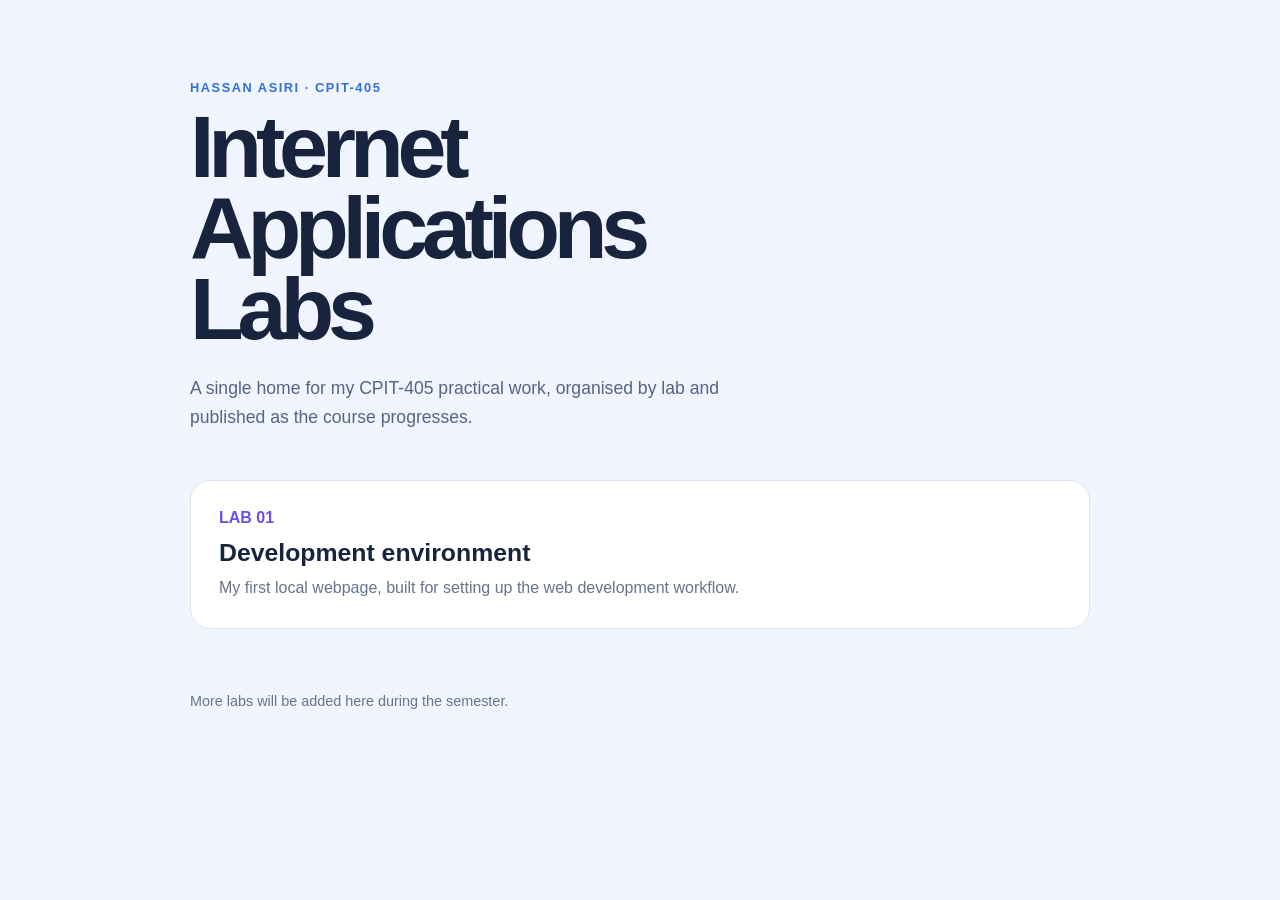
==== index.html @ 2c6633c7 "Restructure CPIT-405 repository for all labs" ====
<!doctype html>
<html lang="en">
  <head>
    <meta charset="UTF-8" />
    <meta name="viewport" content="width=device-width, initial-scale=1.0" />
    <title>CPIT-405 Labs | Hassan Asiri</title>
    <style>
      :root {
        color-scheme: light;
        font-family: Arial, Helvetica, sans-serif;
      }

      body {
        min-height: 100vh;
        margin: 0;
        background: #f0f5ff;
        color: #18233d;
      }

      main {
        width: min(90%, 900px);
        margin: 0 auto;
        padding: 5rem 0;
      }

      .eyebrow {
        margin: 0 0 0.75rem;
        color: #2f70dc;
        font-size: 0.8rem;
        font-weight: 800;
        letter-spacing: 0.12em;
        text-transform: uppercase;
      }

      h1 {
        max-width: 12ch;
        margin: 0;
        font-size: clamp(2.7rem, 8vw, 5.5rem);
        letter-spacing: -0.07em;
        line-height: 0.92;
      }

      .intro {
        max-width: 56ch;
        margin: 1.5rem 0 3rem;
        color: #556582;
        font-size: 1.1rem;
        line-height: 1.65;
      }

      .labs {
        display: grid;
        grid-template-columns: repeat(auto-fit, minmax(260px, 1fr));
        gap: 1rem;
      }

      .lab-card {
        display: block;
        padding: 1.75rem;
        border: 1px solid #dbe5f6;
        border-radius: 1.25rem;
        background: #ffffff;
        color: inherit;
        text-decoration: none;
        transition: transform 160ms ease, box-shadow 160ms ease;
      }

      .lab-card:hover,
      .lab-card:focus-visible {
        box-shadow: 0 16px 35px rgb(31 77 155 / 15%);
        transform: translateY(-4px);
      }

      .lab-number {
        color: #6d4ee8;
        font-weight: 800;
      }

      h2 {
        margin: 0.75rem 0 0.55rem;
        font-size: 1.55rem;
      }

      .lab-card p {
        margin: 0;
        color: #66748d;
        line-height: 1.55;
      }

      footer {
        margin-top: 4rem;
        color: #66748d;
        font-size: 0.9rem;
      }
    </style>
  </head>
  <body>
    <main>
      <p class="eyebrow">Hassan Asiri · CPIT-405</p>
      <h1>Internet Applications Labs</h1>
      <p class="intro">
        A single home for my CPIT-405 practical work, organised by lab and published as the course progresses.
      </p>

      <section class="labs" aria-label="Available labs">
        <a class="lab-card" href="Lab1/">
          <span class="lab-number">LAB 01</span>
          <h2>Development environment</h2>
          <p>My first local webpage, built for setting up the web development workflow.</p>
        </a>
      </section>

      <footer>More labs will be added here during the semester.</footer>
    </main>
  </body>
</html>
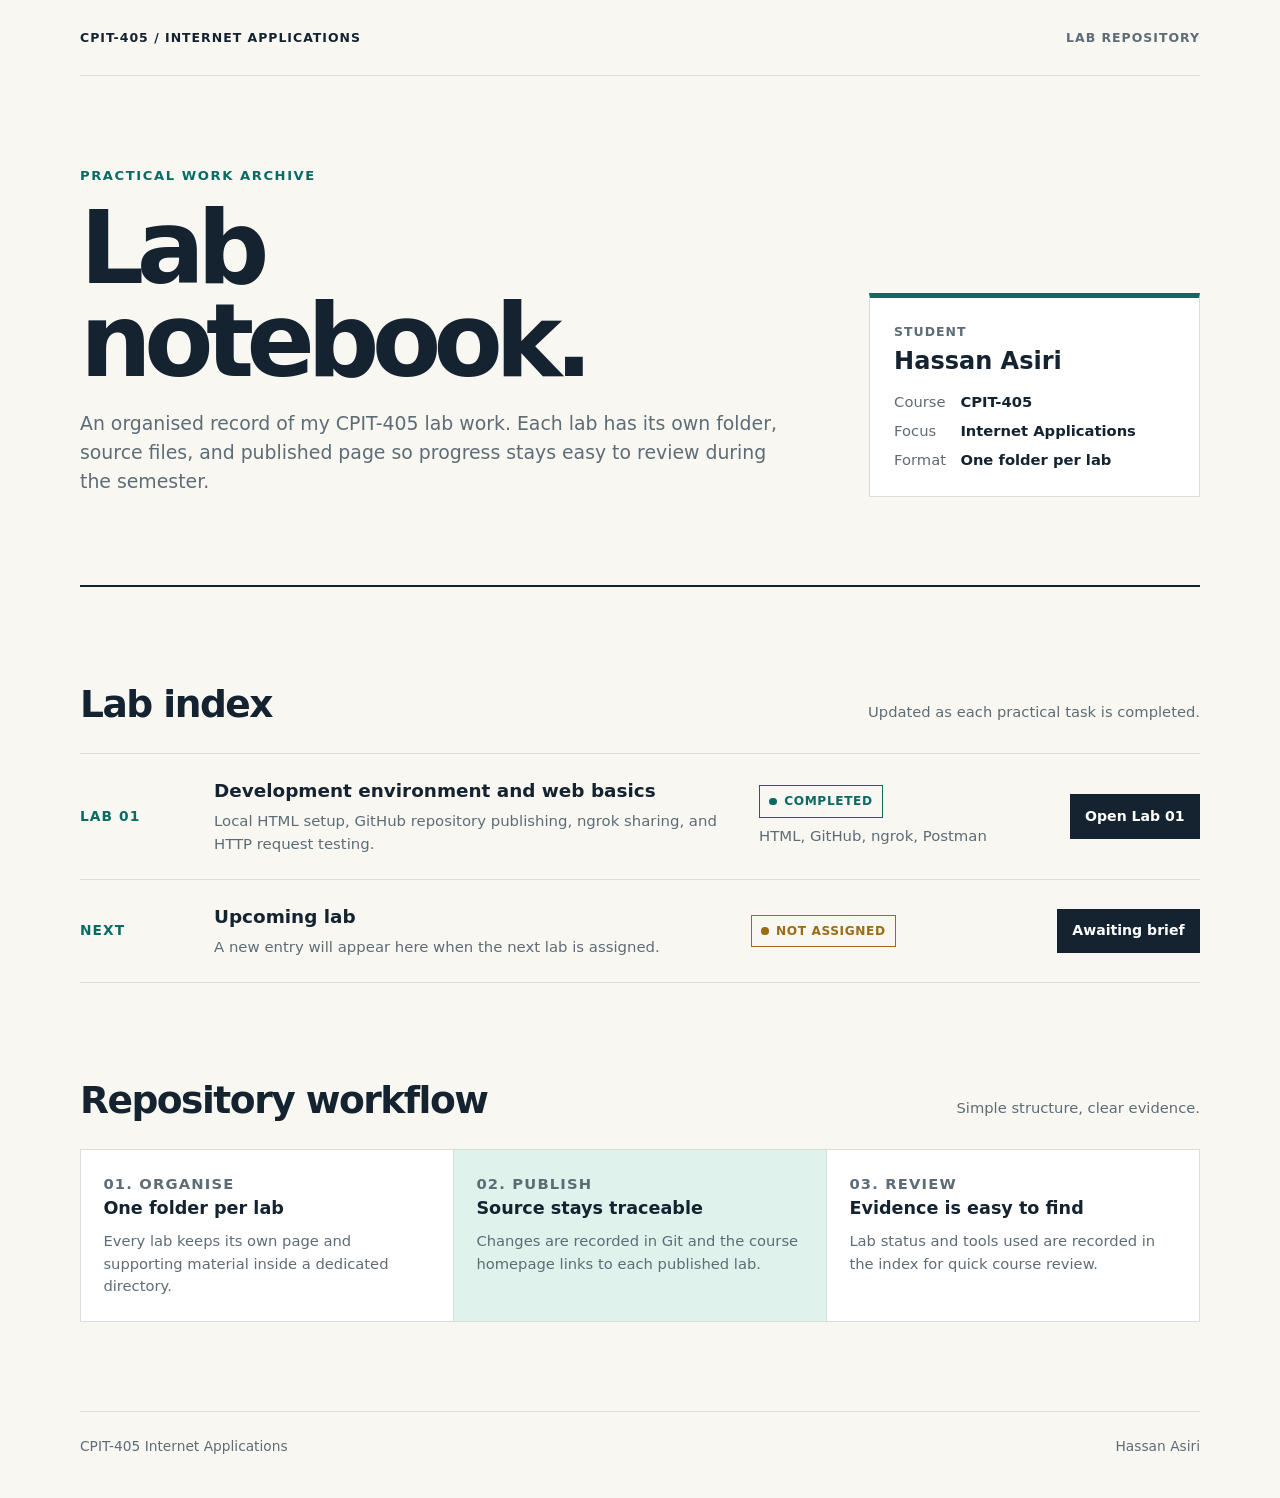
==== commit 0b036d5b: "Build CPIT-405 course homepage" ====
--- a/index.html
+++ b/index.html
@@ -3,114 +3,293 @@
   <head>
     <meta charset="UTF-8" />
     <meta name="viewport" content="width=device-width, initial-scale=1.0" />
-    <title>CPIT-405 Labs | Hassan Asiri</title>
+    <meta name="description" content="CPIT-405 Internet Applications lab repository for Hassan Asiri." />
+    <title>CPIT-405 Lab Notebook | Hassan Asiri</title>
     <style>
       :root {
         color-scheme: light;
-        font-family: Arial, Helvetica, sans-serif;
-      }
-
-      body {
-        min-height: 100vh;
+        font-family: Inter, ui-sans-serif, system-ui, -apple-system, BlinkMacSystemFont, "Segoe UI", sans-serif;
+        --ink: #152331;
+        --muted: #5e6c75;
+        --paper: #f8f7f2;
+        --surface: #ffffff;
+        --line: #d8dedc;
+        --accent: #0a6b63;
+        --accent-soft: #dff2ec;
+        --pending: #9b6d13;
+      }
+
+      * { box-sizing: border-box; }
+      html { scroll-behavior: smooth; }
+      body { min-width: 320px; margin: 0; background: var(--paper); color: var(--ink); line-height: 1.55; }
+      a { color: inherit; }
+
+      .skip-link {
+        position: fixed;
+        top: 0.75rem;
+        left: 0.75rem;
+        z-index: 2;
+        padding: 0.7rem 0.9rem;
+        background: var(--ink);
+        color: #ffffff;
+        text-decoration: none;
+        transform: translateY(-150%);
+      }
+
+      .skip-link:focus { transform: translateY(0); }
+
+      .site-header, main, footer {
+        width: min(1120px, calc(100% - 2.5rem));
+        margin-inline: auto;
+      }
+
+      .site-header {
+        display: flex;
+        align-items: center;
+        justify-content: space-between;
+        gap: 1rem;
+        min-height: 4.75rem;
+        border-bottom: 1px solid var(--line);
+      }
+
+      .course-code, .term {
         margin: 0;
-        background: #f0f5ff;
-        color: #18233d;
-      }
-
-      main {
-        width: min(90%, 900px);
-        margin: 0 auto;
-        padding: 5rem 0;
-      }
-
-      .eyebrow {
-        margin: 0 0 0.75rem;
-        color: #2f70dc;
-        font-size: 0.8rem;
+        font-size: 0.78rem;
+        font-weight: 750;
+        letter-spacing: 0.08em;
+        text-transform: uppercase;
+      }
+
+      .term { color: var(--muted); font-weight: 650; }
+      main { padding-block: clamp(3.5rem, 7vw, 6.5rem); }
+
+      .hero {
+        display: grid;
+        grid-template-columns: minmax(0, 1.55fr) minmax(220px, 0.72fr);
+        gap: clamp(2rem, 6vw, 6rem);
+        align-items: end;
+        padding-bottom: clamp(3rem, 7vw, 5.5rem);
+        border-bottom: 2px solid var(--ink);
+      }
+
+      .kicker {
+        margin: 0 0 1rem;
+        color: var(--accent);
+        font-size: 0.82rem;
         font-weight: 800;
         letter-spacing: 0.12em;
         text-transform: uppercase;
       }
 
+      h1, h2, h3, p { margin-top: 0; }
+
       h1 {
         max-width: 12ch;
-        margin: 0;
-        font-size: clamp(2.7rem, 8vw, 5.5rem);
-        letter-spacing: -0.07em;
+        margin-bottom: 1.35rem;
+        font-size: clamp(3.1rem, 8vw, 6.3rem);
+        letter-spacing: -0.075em;
         line-height: 0.92;
       }
 
       .intro {
-        max-width: 56ch;
-        margin: 1.5rem 0 3rem;
-        color: #556582;
-        font-size: 1.1rem;
-        line-height: 1.65;
-      }
-
-      .labs {
+        max-width: 62ch;
+        margin-bottom: 0;
+        color: var(--muted);
+        font-size: clamp(1rem, 1.7vw, 1.18rem);
+      }
+
+      .profile {
+        padding: 1.5rem;
+        border: 1px solid var(--line);
+        border-top: 5px solid var(--accent);
+        background: var(--surface);
+      }
+
+      .profile-label, .detail-label {
+        margin-bottom: 0.45rem;
+        color: var(--muted);
+        font-size: 0.78rem;
+        font-weight: 750;
+        letter-spacing: 0.08em;
+        text-transform: uppercase;
+      }
+
+      .profile-name { margin-bottom: 1rem; font-size: 1.5rem; font-weight: 780; line-height: 1.1; }
+      .profile dl { display: grid; grid-template-columns: auto 1fr; gap: 0.4rem 0.9rem; margin: 0; font-size: 0.92rem; }
+      .profile dt { color: var(--muted); }
+      .profile dd { margin: 0; font-weight: 650; }
+
+      .section-heading {
+        display: flex;
+        align-items: baseline;
+        justify-content: space-between;
+        gap: 1rem;
+        margin-top: clamp(3rem, 7vw, 5.5rem);
+        margin-bottom: 1.25rem;
+      }
+
+      h2 { margin-bottom: 0; font-size: clamp(1.6rem, 3vw, 2.35rem); letter-spacing: -0.04em; }
+      .section-note { margin-bottom: 0; color: var(--muted); font-size: 0.92rem; }
+      .lab-list { border-top: 1px solid var(--line); }
+
+      .lab-row {
         display: grid;
-        grid-template-columns: repeat(auto-fit, minmax(260px, 1fr));
-        gap: 1rem;
-      }
-
-      .lab-card {
-        display: block;
-        padding: 1.75rem;
-        border: 1px solid #dbe5f6;
-        border-radius: 1.25rem;
-        background: #ffffff;
-        color: inherit;
+        grid-template-columns: 110px minmax(0, 1fr) minmax(150px, 0.55fr) auto;
+        gap: 1.5rem;
+        align-items: center;
+        padding: 1.45rem 0;
+        border-bottom: 1px solid var(--line);
+      }
+
+      .lab-index { margin-bottom: 0; color: var(--accent); font-size: 0.86rem; font-weight: 800; letter-spacing: 0.08em; }
+      h3 { margin-bottom: 0.25rem; font-size: 1.15rem; }
+      .lab-summary, .lab-meta { margin-bottom: 0; color: var(--muted); font-size: 0.93rem; }
+      .lab-meta { display: flex; flex-wrap: wrap; gap: 0.45rem; }
+
+      .status {
+        display: inline-flex;
+        align-items: center;
+        gap: 0.45rem;
+        width: fit-content;
+        padding: 0.36rem 0.58rem;
+        border: 1px solid currentColor;
+        color: var(--accent);
+        font-size: 0.76rem;
+        font-weight: 780;
+        letter-spacing: 0.05em;
+        text-transform: uppercase;
+      }
+
+      .status::before { width: 0.48rem; height: 0.48rem; border-radius: 50%; background: currentColor; content: ""; }
+      .status.pending { color: var(--pending); }
+
+      .open-lab {
+        display: inline-flex;
+        align-items: center;
+        justify-content: center;
+        min-height: 44px;
+        padding: 0.65rem 0.9rem;
+        border: 1px solid var(--ink);
+        background: var(--ink);
+        color: #ffffff;
+        font-size: 0.88rem;
+        font-weight: 720;
         text-decoration: none;
-        transition: transform 160ms ease, box-shadow 160ms ease;
-      }
-
-      .lab-card:hover,
-      .lab-card:focus-visible {
-        box-shadow: 0 16px 35px rgb(31 77 155 / 15%);
-        transform: translateY(-4px);
-      }
-
-      .lab-number {
-        color: #6d4ee8;
-        font-weight: 800;
-      }
-
-      h2 {
-        margin: 0.75rem 0 0.55rem;
-        font-size: 1.55rem;
-      }
-
-      .lab-card p {
-        margin: 0;
-        color: #66748d;
-        line-height: 1.55;
-      }
-
-      footer {
-        margin-top: 4rem;
-        color: #66748d;
-        font-size: 0.9rem;
+        transition: background 180ms ease, color 180ms ease;
+      }
+
+      .open-lab:hover, .open-lab:focus-visible { background: var(--accent); border-color: var(--accent); }
+      .open-lab:focus-visible, .lab-row a:focus-visible { outline: 3px solid #d08d1a; outline-offset: 3px; }
+
+      .detail-grid { display: grid; grid-template-columns: repeat(3, 1fr); border-top: 1px solid var(--line); border-left: 1px solid var(--line); }
+      .detail { min-height: 170px; padding: 1.4rem; border-right: 1px solid var(--line); border-bottom: 1px solid var(--line); background: var(--surface); }
+      .detail:nth-child(2) { background: var(--accent-soft); }
+      .detail-label { margin-bottom: 0.75rem; }
+      .detail strong { display: block; margin-bottom: 0.45rem; font-size: 1.1rem; }
+      .detail p { margin-bottom: 0; color: var(--muted); font-size: 0.92rem; }
+
+      footer { display: flex; justify-content: space-between; gap: 1rem; padding-block: 1.5rem 2.5rem; border-top: 1px solid var(--line); color: var(--muted); font-size: 0.86rem; }
+
+      @media (max-width: 760px) {
+        .site-header, footer { align-items: flex-start; flex-direction: column; justify-content: center; gap: 0.25rem; }
+        .hero, .detail-grid { grid-template-columns: 1fr; }
+        .lab-row { grid-template-columns: 1fr; gap: 0.7rem; }
+        .section-heading { align-items: flex-start; flex-direction: column; }
+      }
+
+      @media (prefers-reduced-motion: reduce) {
+        html { scroll-behavior: auto; }
+        * { transition-duration: 0.01ms !important; }
       }
     </style>
   </head>
   <body>
-    <main>
-      <p class="eyebrow">Hassan Asiri · CPIT-405</p>
-      <h1>Internet Applications Labs</h1>
-      <p class="intro">
-        A single home for my CPIT-405 practical work, organised by lab and published as the course progresses.
-      </p>
-
-      <section class="labs" aria-label="Available labs">
-        <a class="lab-card" href="Lab1/">
-          <span class="lab-number">LAB 01</span>
-          <h2>Development environment</h2>
-          <p>My first local webpage, built for setting up the web development workflow.</p>
-        </a>
+    <a class="skip-link" href="#main-content">Skip to content</a>
+    <header class="site-header">
+      <p class="course-code">CPIT-405 / Internet Applications</p>
+      <p class="term">Lab repository</p>
+    </header>
+
+    <main id="main-content">
+      <section class="hero" aria-labelledby="page-title">
+        <div>
+          <p class="kicker">Practical work archive</p>
+          <h1 id="page-title">Lab notebook.</h1>
+          <p class="intro">An organised record of my CPIT-405 lab work. Each lab has its own folder, source files, and published page so progress stays easy to review during the semester.</p>
+        </div>
+
+        <aside class="profile" aria-label="Repository details">
+          <p class="profile-label">Student</p>
+          <p class="profile-name">Hassan Asiri</p>
+          <dl>
+            <dt>Course</dt><dd>CPIT-405</dd>
+            <dt>Focus</dt><dd>Internet Applications</dd>
+            <dt>Format</dt><dd>One folder per lab</dd>
+          </dl>
+        </aside>
       </section>
 
-      <footer>More labs will be added here during the semester.</footer>
+      <section aria-labelledby="labs-title">
+        <div class="section-heading">
+          <h2 id="labs-title">Lab index</h2>
+          <p class="section-note">Updated as each practical task is completed.</p>
+        </div>
+
+        <div class="lab-list">
+          <article class="lab-row">
+            <p class="lab-index">LAB 01</p>
+            <div>
+              <h3>Development environment and web basics</h3>
+              <p class="lab-summary">Local HTML setup, GitHub repository publishing, ngrok sharing, and HTTP request testing.</p>
+            </div>
+            <div class="lab-meta" aria-label="Lab 1 completion details">
+              <span class="status">Completed</span>
+              <span>HTML, GitHub, ngrok, Postman</span>
+            </div>
+            <a class="open-lab" href="Lab1/">Open Lab 01</a>
+          </article>
+
+          <article class="lab-row">
+            <p class="lab-index">NEXT</p>
+            <div>
+              <h3>Upcoming lab</h3>
+              <p class="lab-summary">A new entry will appear here when the next lab is assigned.</p>
+            </div>
+            <div class="lab-meta"><span class="status pending">Not assigned</span></div>
+            <span class="open-lab" aria-disabled="true">Awaiting brief</span>
+          </article>
+        </div>
+      </section>
+
+      <section aria-labelledby="workflow-title">
+        <div class="section-heading">
+          <h2 id="workflow-title">Repository workflow</h2>
+          <p class="section-note">Simple structure, clear evidence.</p>
+        </div>
+
+        <div class="detail-grid">
+          <article class="detail">
+            <p class="detail-label">01. Organise</p>
+            <strong>One folder per lab</strong>
+            <p>Every lab keeps its own page and supporting material inside a dedicated directory.</p>
+          </article>
+          <article class="detail">
+            <p class="detail-label">02. Publish</p>
+            <strong>Source stays traceable</strong>
+            <p>Changes are recorded in Git and the course homepage links to each published lab.</p>
+          </article>
+          <article class="detail">
+            <p class="detail-label">03. Review</p>
+            <strong>Evidence is easy to find</strong>
+            <p>Lab status and tools used are recorded in the index for quick course review.</p>
+          </article>
+        </div>
+      </section>
     </main>
+
+    <footer>
+      <span>CPIT-405 Internet Applications</span>
+      <span>Hassan Asiri</span>
+    </footer>
   </body>
 </html>
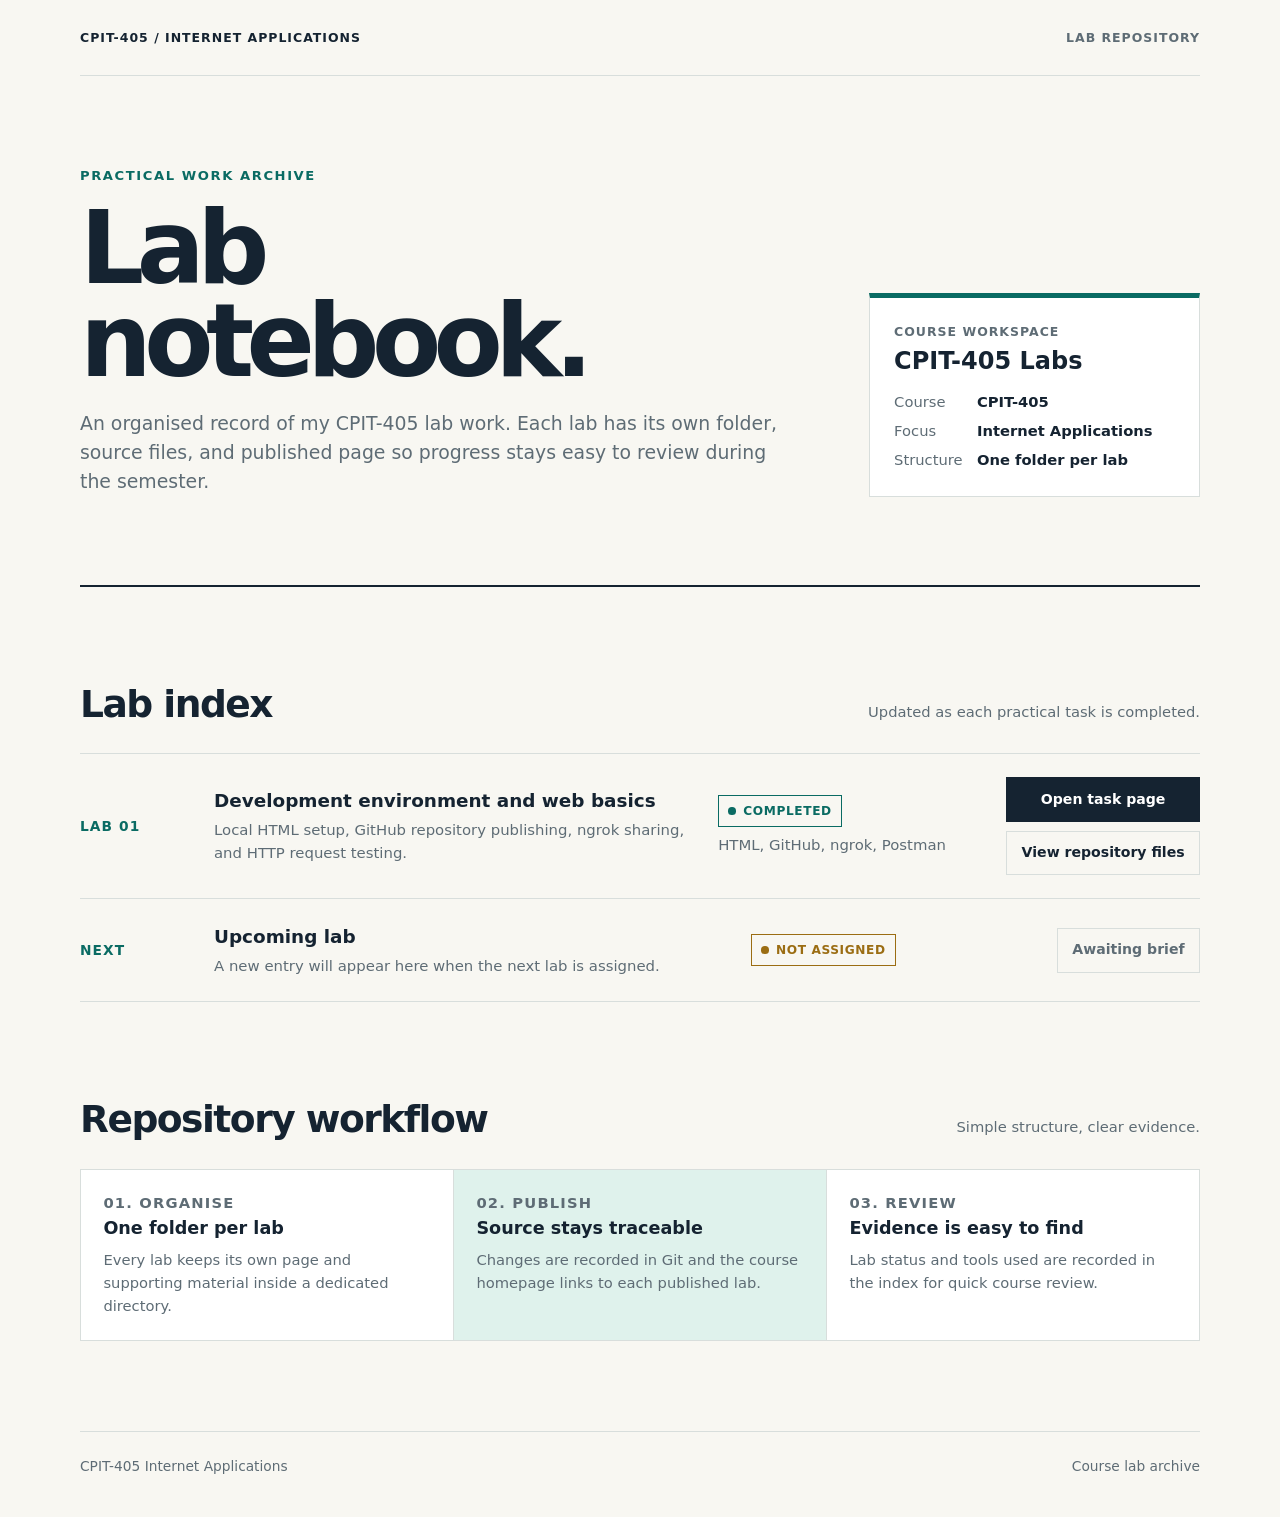
==== commit dd8e351d: "Simplify course pages and task navigation" ====
--- a/index.html
+++ b/index.html
@@ -3,7 +3,7 @@
   <head>
     <meta charset="UTF-8" />
     <meta name="viewport" content="width=device-width, initial-scale=1.0" />
-    <meta name="description" content="CPIT-405 Internet Applications lab repository for Hassan Asiri." />
+    <meta name="description" content="CPIT-405 Internet Applications lab repository." />
     <title>CPIT-405 Lab Notebook | Hassan Asiri</title>
     <style>
       :root {
@@ -20,9 +20,10 @@
       }
 
       * { box-sizing: border-box; }
-      html { scroll-behavior: smooth; }
-      body { min-width: 320px; margin: 0; background: var(--paper); color: var(--ink); line-height: 1.55; }
+      html { scroll-behavior: smooth; -webkit-text-size-adjust: 100%; }
+      body { min-width: 0; margin: 0; background: var(--paper); color: var(--ink); line-height: 1.55; }
       a { color: inherit; }
+      p, h1, h2, h3, dd, .open-lab { overflow-wrap: anywhere; }
 
       .skip-link {
         position: fixed;
@@ -39,7 +40,7 @@
       .skip-link:focus { transform: translateY(0); }
 
       .site-header, main, footer {
-        width: min(1120px, calc(100% - 2.5rem));
+        width: min(1120px, calc(100% - clamp(2rem, 6vw, 4rem)));
         margin-inline: auto;
       }
 
@@ -175,11 +176,44 @@
         font-size: 0.88rem;
         font-weight: 720;
         text-decoration: none;
+        cursor: pointer;
+        touch-action: manipulation;
         transition: background 180ms ease, color 180ms ease;
       }
 
       .open-lab:hover, .open-lab:focus-visible { background: var(--accent); border-color: var(--accent); }
       .open-lab:focus-visible, .lab-row a:focus-visible { outline: 3px solid #d08d1a; outline-offset: 3px; }
+
+      .lab-actions {
+        display: flex;
+        flex-direction: column;
+        gap: 0.55rem;
+        align-items: stretch;
+      }
+
+      .source-link {
+        display: inline-flex;
+        align-items: center;
+        justify-content: center;
+        min-height: 44px;
+        padding: 0.65rem 0.9rem;
+        border: 1px solid var(--line);
+        background: transparent;
+        color: var(--ink);
+        font-size: 0.88rem;
+        font-weight: 720;
+        text-align: center;
+        text-decoration: none;
+        transition: border-color 180ms ease, background 180ms ease;
+      }
+
+      .source-link:hover, .source-link:focus-visible {
+        border-color: var(--accent);
+        background: var(--accent-soft);
+      }
+
+      .source-link:focus-visible { outline: 3px solid #d08d1a; outline-offset: 3px; }
+      .open-lab[aria-disabled="true"] { border-color: var(--line); background: transparent; color: var(--muted); cursor: default; }
 
       .detail-grid { display: grid; grid-template-columns: repeat(3, 1fr); border-top: 1px solid var(--line); border-left: 1px solid var(--line); }
       .detail { min-height: 170px; padding: 1.4rem; border-right: 1px solid var(--line); border-bottom: 1px solid var(--line); background: var(--surface); }
@@ -190,11 +224,40 @@
 
       footer { display: flex; justify-content: space-between; gap: 1rem; padding-block: 1.5rem 2.5rem; border-top: 1px solid var(--line); color: var(--muted); font-size: 0.86rem; }
 
+      @media (max-width: 960px) {
+        .lab-row {
+          grid-template-columns: 90px minmax(0, 1fr) auto;
+        }
+
+        .lab-meta {
+          grid-column: 2 / 3;
+        }
+
+        .detail-grid {
+          grid-template-columns: repeat(2, 1fr);
+        }
+
+        .detail:last-child {
+          grid-column: 1 / -1;
+          min-height: auto;
+        }
+      }
+
       @media (max-width: 760px) {
         .site-header, footer { align-items: flex-start; flex-direction: column; justify-content: center; gap: 0.25rem; }
         .hero, .detail-grid { grid-template-columns: 1fr; }
         .lab-row { grid-template-columns: 1fr; gap: 0.7rem; }
+        .lab-meta, .detail:last-child { grid-column: auto; }
         .section-heading { align-items: flex-start; flex-direction: column; }
+      }
+
+      @media (max-width: 480px) {
+        .site-header { min-height: 4.25rem; }
+        .course-code, .term { font-size: 0.72rem; }
+        main { padding-block: 2.75rem 3.5rem; }
+        h1 { font-size: clamp(2.8rem, 16vw, 4rem); letter-spacing: -0.06em; }
+        .profile, .detail { padding: 1.15rem; }
+        .lab-actions, .open-lab, .source-link { width: 100%; }
       }
 
       @media (prefers-reduced-motion: reduce) {
@@ -219,12 +282,12 @@
         </div>
 
         <aside class="profile" aria-label="Repository details">
-          <p class="profile-label">Student</p>
-          <p class="profile-name">Hassan Asiri</p>
+          <p class="profile-label">Course workspace</p>
+          <p class="profile-name">CPIT-405 Labs</p>
           <dl>
             <dt>Course</dt><dd>CPIT-405</dd>
             <dt>Focus</dt><dd>Internet Applications</dd>
-            <dt>Format</dt><dd>One folder per lab</dd>
+            <dt>Structure</dt><dd>One folder per lab</dd>
           </dl>
         </aside>
       </section>
@@ -246,7 +309,10 @@
               <span class="status">Completed</span>
               <span>HTML, GitHub, ngrok, Postman</span>
             </div>
-            <a class="open-lab" href="Lab1/">Open Lab 01</a>
+            <div class="lab-actions">
+              <a class="open-lab" href="Lab1/">Open task page</a>
+              <a class="source-link" href="https://github.com/HsnAQA/cpit-405-lab-1/tree/main/Lab1">View repository files</a>
+            </div>
           </article>
 
           <article class="lab-row">
@@ -289,7 +355,7 @@
 
     <footer>
       <span>CPIT-405 Internet Applications</span>
-      <span>Hassan Asiri</span>
+      <span>Course lab archive</span>
     </footer>
   </body>
 </html>
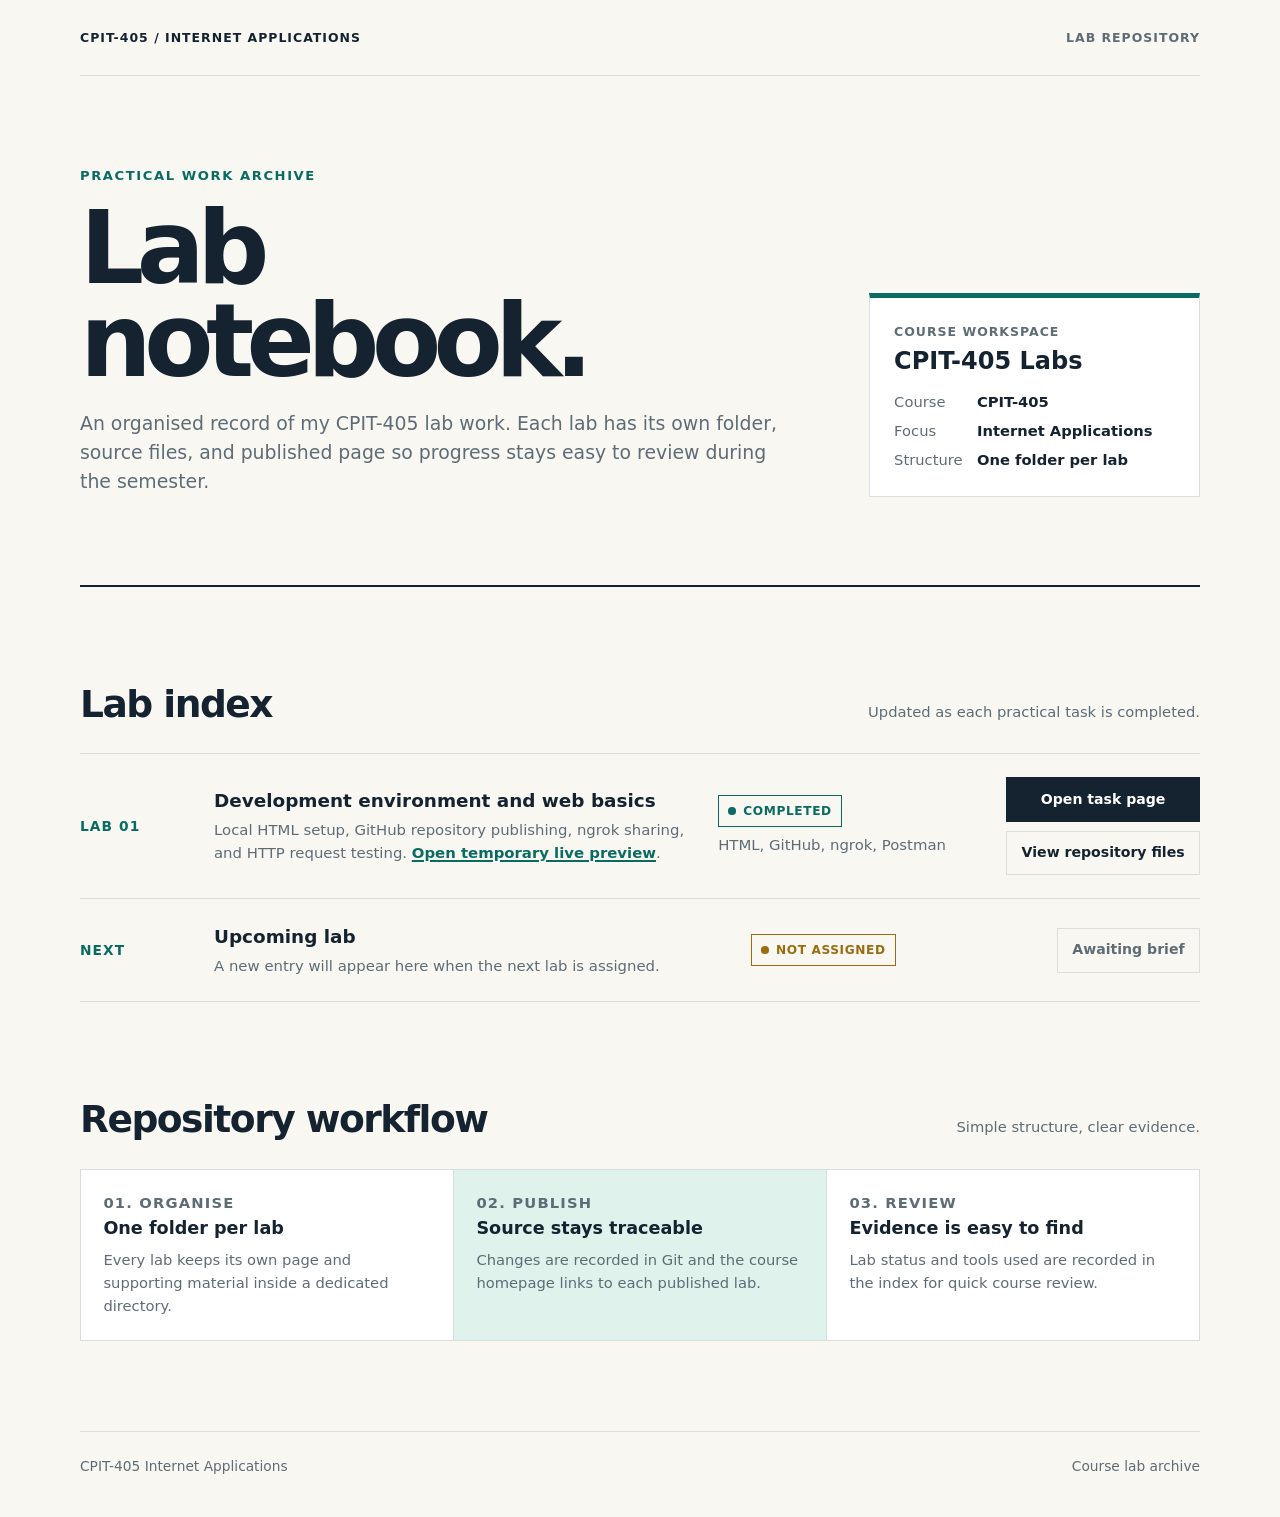
==== commit 0219c54e: "Document temporary Lab 1 preview" ====
--- a/index.html
+++ b/index.html
@@ -147,6 +147,15 @@
       .lab-summary, .lab-meta { margin-bottom: 0; color: var(--muted); font-size: 0.93rem; }
       .lab-meta { display: flex; flex-wrap: wrap; gap: 0.45rem; }
 
+      .inline-link {
+        color: var(--accent);
+        font-weight: 720;
+        text-decoration-thickness: 2px;
+        text-underline-offset: 0.16em;
+      }
+
+      .inline-link:focus-visible { outline: 3px solid #d08d1a; outline-offset: 2px; }
+
       .status {
         display: inline-flex;
         align-items: center;
@@ -303,7 +312,10 @@
             <p class="lab-index">LAB 01</p>
             <div>
               <h3>Development environment and web basics</h3>
-              <p class="lab-summary">Local HTML setup, GitHub repository publishing, ngrok sharing, and HTTP request testing.</p>
+              <p class="lab-summary">
+                Local HTML setup, GitHub repository publishing, ngrok sharing, and HTTP request testing.
+                <a class="inline-link" href="https://divorcee-upwind-splurge.ngrok-free.dev">Open temporary live preview</a>.
+              </p>
             </div>
             <div class="lab-meta" aria-label="Lab 1 completion details">
               <span class="status">Completed</span>
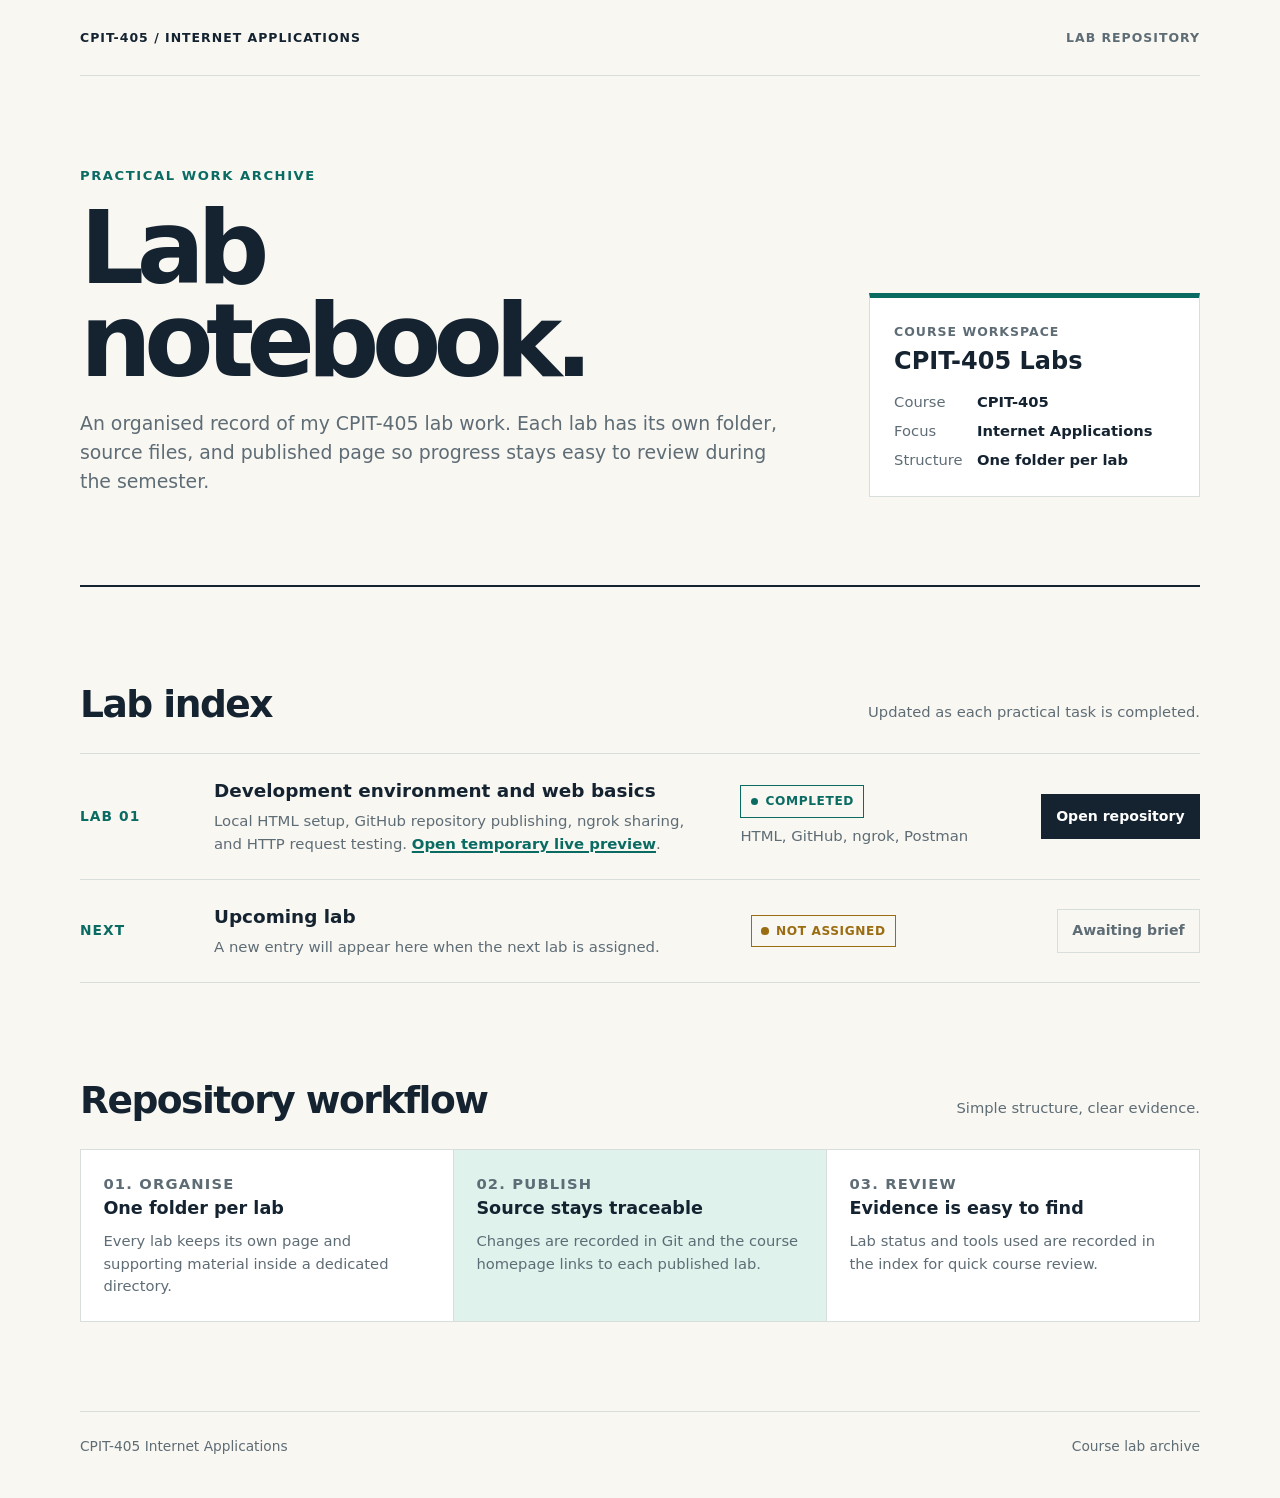
==== commit 07ae9bb5: "Link Lab 1 card to repository" ====
--- a/index.html
+++ b/index.html
@@ -193,35 +193,6 @@
       .open-lab:hover, .open-lab:focus-visible { background: var(--accent); border-color: var(--accent); }
       .open-lab:focus-visible, .lab-row a:focus-visible { outline: 3px solid #d08d1a; outline-offset: 3px; }
 
-      .lab-actions {
-        display: flex;
-        flex-direction: column;
-        gap: 0.55rem;
-        align-items: stretch;
-      }
-
-      .source-link {
-        display: inline-flex;
-        align-items: center;
-        justify-content: center;
-        min-height: 44px;
-        padding: 0.65rem 0.9rem;
-        border: 1px solid var(--line);
-        background: transparent;
-        color: var(--ink);
-        font-size: 0.88rem;
-        font-weight: 720;
-        text-align: center;
-        text-decoration: none;
-        transition: border-color 180ms ease, background 180ms ease;
-      }
-
-      .source-link:hover, .source-link:focus-visible {
-        border-color: var(--accent);
-        background: var(--accent-soft);
-      }
-
-      .source-link:focus-visible { outline: 3px solid #d08d1a; outline-offset: 3px; }
       .open-lab[aria-disabled="true"] { border-color: var(--line); background: transparent; color: var(--muted); cursor: default; }
 
       .detail-grid { display: grid; grid-template-columns: repeat(3, 1fr); border-top: 1px solid var(--line); border-left: 1px solid var(--line); }
@@ -266,7 +237,7 @@
         main { padding-block: 2.75rem 3.5rem; }
         h1 { font-size: clamp(2.8rem, 16vw, 4rem); letter-spacing: -0.06em; }
         .profile, .detail { padding: 1.15rem; }
-        .lab-actions, .open-lab, .source-link { width: 100%; }
+        .open-lab { width: 100%; }
       }
 
       @media (prefers-reduced-motion: reduce) {
@@ -321,10 +292,7 @@
               <span class="status">Completed</span>
               <span>HTML, GitHub, ngrok, Postman</span>
             </div>
-            <div class="lab-actions">
-              <a class="open-lab" href="Lab1/">Open task page</a>
-              <a class="source-link" href="https://github.com/HsnAQA/cpit-405-lab-1/tree/main/Lab1">View repository files</a>
-            </div>
+            <a class="open-lab" href="https://github.com/HsnAQA/cpit-405-lab-1">Open repository</a>
           </article>
 
           <article class="lab-row">
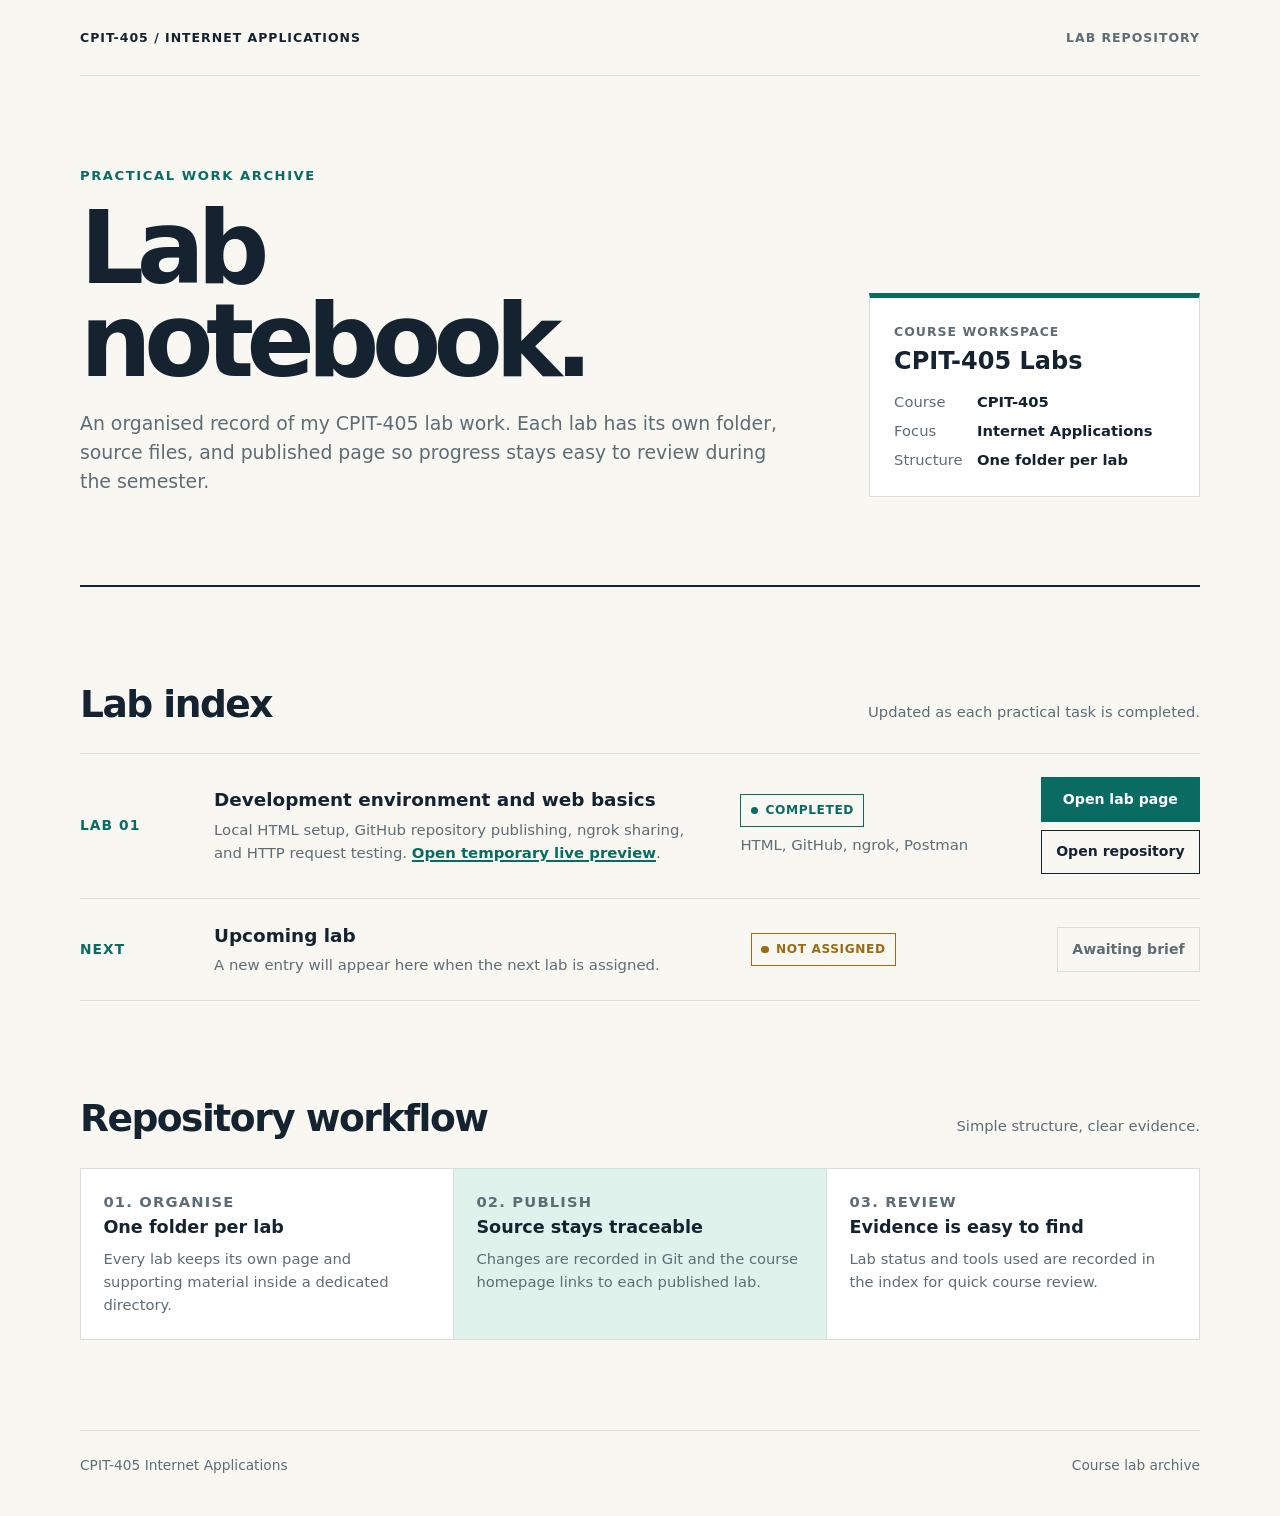
==== commit b1087b10: "Fix button hover contrast on course homepage" ====
--- a/index.html
+++ b/index.html
@@ -8,7 +8,14 @@
     <style>
       :root {
         color-scheme: light;
-        font-family: Inter, ui-sans-serif, system-ui, -apple-system, BlinkMacSystemFont, "Segoe UI", sans-serif;
+        font-family:
+          Inter,
+          ui-sans-serif,
+          system-ui,
+          -apple-system,
+          BlinkMacSystemFont,
+          'Segoe UI',
+          sans-serif;
         --ink: #152331;
         --muted: #5e6c75;
         --paper: #f8f7f2;
@@ -19,11 +26,31 @@
         --pending: #9b6d13;
       }
 
-      * { box-sizing: border-box; }
-      html { scroll-behavior: smooth; -webkit-text-size-adjust: 100%; }
-      body { min-width: 0; margin: 0; background: var(--paper); color: var(--ink); line-height: 1.55; }
-      a { color: inherit; }
-      p, h1, h2, h3, dd, .open-lab { overflow-wrap: anywhere; }
+      * {
+        box-sizing: border-box;
+      }
+      html {
+        scroll-behavior: smooth;
+        -webkit-text-size-adjust: 100%;
+      }
+      body {
+        min-width: 0;
+        margin: 0;
+        background: var(--paper);
+        color: var(--ink);
+        line-height: 1.55;
+      }
+      a {
+        color: inherit;
+      }
+      p,
+      h1,
+      h2,
+      h3,
+      dd,
+      .open-lab {
+        overflow-wrap: anywhere;
+      }
 
       .skip-link {
         position: fixed;
@@ -37,9 +64,13 @@
         transform: translateY(-150%);
       }
 
-      .skip-link:focus { transform: translateY(0); }
-
-      .site-header, main, footer {
+      .skip-link:focus {
+        transform: translateY(0);
+      }
+
+      .site-header,
+      main,
+      footer {
         width: min(1120px, calc(100% - clamp(2rem, 6vw, 4rem)));
         margin-inline: auto;
       }
@@ -53,7 +84,8 @@
         border-bottom: 1px solid var(--line);
       }
 
-      .course-code, .term {
+      .course-code,
+      .term {
         margin: 0;
         font-size: 0.78rem;
         font-weight: 750;
@@ -61,8 +93,13 @@
         text-transform: uppercase;
       }
 
-      .term { color: var(--muted); font-weight: 650; }
-      main { padding-block: clamp(3.5rem, 7vw, 6.5rem); }
+      .term {
+        color: var(--muted);
+        font-weight: 650;
+      }
+      main {
+        padding-block: clamp(3.5rem, 7vw, 6.5rem);
+      }
 
       .hero {
         display: grid;
@@ -82,7 +119,12 @@
         text-transform: uppercase;
       }
 
-      h1, h2, h3, p { margin-top: 0; }
+      h1,
+      h2,
+      h3,
+      p {
+        margin-top: 0;
+      }
 
       h1 {
         max-width: 12ch;
@@ -106,7 +148,8 @@
         background: var(--surface);
       }
 
-      .profile-label, .detail-label {
+      .profile-label,
+      .detail-label {
         margin-bottom: 0.45rem;
         color: var(--muted);
         font-size: 0.78rem;
@@ -115,10 +158,26 @@
         text-transform: uppercase;
       }
 
-      .profile-name { margin-bottom: 1rem; font-size: 1.5rem; font-weight: 780; line-height: 1.1; }
-      .profile dl { display: grid; grid-template-columns: auto 1fr; gap: 0.4rem 0.9rem; margin: 0; font-size: 0.92rem; }
-      .profile dt { color: var(--muted); }
-      .profile dd { margin: 0; font-weight: 650; }
+      .profile-name {
+        margin-bottom: 1rem;
+        font-size: 1.5rem;
+        font-weight: 780;
+        line-height: 1.1;
+      }
+      .profile dl {
+        display: grid;
+        grid-template-columns: auto 1fr;
+        gap: 0.4rem 0.9rem;
+        margin: 0;
+        font-size: 0.92rem;
+      }
+      .profile dt {
+        color: var(--muted);
+      }
+      .profile dd {
+        margin: 0;
+        font-weight: 650;
+      }
 
       .section-heading {
         display: flex;
@@ -129,9 +188,19 @@
         margin-bottom: 1.25rem;
       }
 
-      h2 { margin-bottom: 0; font-size: clamp(1.6rem, 3vw, 2.35rem); letter-spacing: -0.04em; }
-      .section-note { margin-bottom: 0; color: var(--muted); font-size: 0.92rem; }
-      .lab-list { border-top: 1px solid var(--line); }
+      h2 {
+        margin-bottom: 0;
+        font-size: clamp(1.6rem, 3vw, 2.35rem);
+        letter-spacing: -0.04em;
+      }
+      .section-note {
+        margin-bottom: 0;
+        color: var(--muted);
+        font-size: 0.92rem;
+      }
+      .lab-list {
+        border-top: 1px solid var(--line);
+      }
 
       .lab-row {
         display: grid;
@@ -142,10 +211,28 @@
         border-bottom: 1px solid var(--line);
       }
 
-      .lab-index { margin-bottom: 0; color: var(--accent); font-size: 0.86rem; font-weight: 800; letter-spacing: 0.08em; }
-      h3 { margin-bottom: 0.25rem; font-size: 1.15rem; }
-      .lab-summary, .lab-meta { margin-bottom: 0; color: var(--muted); font-size: 0.93rem; }
-      .lab-meta { display: flex; flex-wrap: wrap; gap: 0.45rem; }
+      .lab-index {
+        margin-bottom: 0;
+        color: var(--accent);
+        font-size: 0.86rem;
+        font-weight: 800;
+        letter-spacing: 0.08em;
+      }
+      h3 {
+        margin-bottom: 0.25rem;
+        font-size: 1.15rem;
+      }
+      .lab-summary,
+      .lab-meta {
+        margin-bottom: 0;
+        color: var(--muted);
+        font-size: 0.93rem;
+      }
+      .lab-meta {
+        display: flex;
+        flex-wrap: wrap;
+        gap: 0.45rem;
+      }
 
       .inline-link {
         color: var(--accent);
@@ -154,7 +241,10 @@
         text-underline-offset: 0.16em;
       }
 
-      .inline-link:focus-visible { outline: 3px solid #d08d1a; outline-offset: 2px; }
+      .inline-link:focus-visible {
+        outline: 3px solid #d08d1a;
+        outline-offset: 2px;
+      }
 
       .status {
         display: inline-flex;
@@ -170,8 +260,16 @@
         text-transform: uppercase;
       }
 
-      .status::before { width: 0.48rem; height: 0.48rem; border-radius: 50%; background: currentColor; content: ""; }
-      .status.pending { color: var(--pending); }
+      .status::before {
+        width: 0.48rem;
+        height: 0.48rem;
+        border-radius: 50%;
+        background: currentColor;
+        content: '';
+      }
+      .status.pending {
+        color: var(--pending);
+      }
 
       .open-lab {
         display: inline-flex;
@@ -187,22 +285,99 @@
         text-decoration: none;
         cursor: pointer;
         touch-action: manipulation;
-        transition: background 180ms ease, color 180ms ease;
-      }
-
-      .open-lab:hover, .open-lab:focus-visible { background: var(--accent); border-color: var(--accent); }
-      .open-lab:focus-visible, .lab-row a:focus-visible { outline: 3px solid #d08d1a; outline-offset: 3px; }
-
-      .open-lab[aria-disabled="true"] { border-color: var(--line); background: transparent; color: var(--muted); cursor: default; }
-
-      .detail-grid { display: grid; grid-template-columns: repeat(3, 1fr); border-top: 1px solid var(--line); border-left: 1px solid var(--line); }
-      .detail { min-height: 170px; padding: 1.4rem; border-right: 1px solid var(--line); border-bottom: 1px solid var(--line); background: var(--surface); }
-      .detail:nth-child(2) { background: var(--accent-soft); }
-      .detail-label { margin-bottom: 0.75rem; }
-      .detail strong { display: block; margin-bottom: 0.45rem; font-size: 1.1rem; }
-      .detail p { margin-bottom: 0; color: var(--muted); font-size: 0.92rem; }
-
-      footer { display: flex; justify-content: space-between; gap: 1rem; padding-block: 1.5rem 2.5rem; border-top: 1px solid var(--line); color: var(--muted); font-size: 0.86rem; }
+        transition:
+          background 180ms ease,
+          color 180ms ease;
+      }
+
+      .open-lab:hover,
+      .open-lab:focus-visible {
+        background: var(--accent);
+        border-color: var(--accent);
+      }
+      .open-lab:focus-visible,
+      .lab-row a:focus-visible {
+        outline: 3px solid #d08d1a;
+        outline-offset: 3px;
+      }
+
+      .open-lab[aria-disabled='true'] {
+        border-color: var(--line);
+        background: transparent;
+        color: var(--muted);
+        cursor: default;
+      }
+
+      .lab-actions {
+        display: flex;
+        flex-direction: column;
+        gap: 0.5rem;
+      }
+      .lab-actions .open-lab {
+        width: 100%;
+      }
+
+      .open-lab.primary {
+        border-color: var(--accent);
+        background: var(--accent);
+        color: #ffffff;
+      }
+      .open-lab.primary:hover,
+      .open-lab.primary:focus-visible {
+        background: #074f48;
+        border-color: #074f48;
+      }
+
+      .open-lab.secondary {
+        background: transparent;
+        color: var(--ink);
+      }
+      .open-lab.secondary:hover,
+      .open-lab.secondary:focus-visible {
+        background: var(--ink);
+        border-color: var(--ink);
+        color: #ffffff;
+      }
+
+      .detail-grid {
+        display: grid;
+        grid-template-columns: repeat(3, 1fr);
+        border-top: 1px solid var(--line);
+        border-left: 1px solid var(--line);
+      }
+      .detail {
+        min-height: 170px;
+        padding: 1.4rem;
+        border-right: 1px solid var(--line);
+        border-bottom: 1px solid var(--line);
+        background: var(--surface);
+      }
+      .detail:nth-child(2) {
+        background: var(--accent-soft);
+      }
+      .detail-label {
+        margin-bottom: 0.75rem;
+      }
+      .detail strong {
+        display: block;
+        margin-bottom: 0.45rem;
+        font-size: 1.1rem;
+      }
+      .detail p {
+        margin-bottom: 0;
+        color: var(--muted);
+        font-size: 0.92rem;
+      }
+
+      footer {
+        display: flex;
+        justify-content: space-between;
+        gap: 1rem;
+        padding-block: 1.5rem 2.5rem;
+        border-top: 1px solid var(--line);
+        color: var(--muted);
+        font-size: 0.86rem;
+      }
 
       @media (max-width: 960px) {
         .lab-row {
@@ -224,25 +399,62 @@
       }
 
       @media (max-width: 760px) {
-        .site-header, footer { align-items: flex-start; flex-direction: column; justify-content: center; gap: 0.25rem; }
-        .hero, .detail-grid { grid-template-columns: 1fr; }
-        .lab-row { grid-template-columns: 1fr; gap: 0.7rem; }
-        .lab-meta, .detail:last-child { grid-column: auto; }
-        .section-heading { align-items: flex-start; flex-direction: column; }
+        .site-header,
+        footer {
+          align-items: flex-start;
+          flex-direction: column;
+          justify-content: center;
+          gap: 0.25rem;
+        }
+        .hero,
+        .detail-grid {
+          grid-template-columns: 1fr;
+        }
+        .lab-row {
+          grid-template-columns: 1fr;
+          gap: 0.7rem;
+        }
+        .lab-meta,
+        .detail:last-child {
+          grid-column: auto;
+        }
+        .section-heading {
+          align-items: flex-start;
+          flex-direction: column;
+        }
       }
 
       @media (max-width: 480px) {
-        .site-header { min-height: 4.25rem; }
-        .course-code, .term { font-size: 0.72rem; }
-        main { padding-block: 2.75rem 3.5rem; }
-        h1 { font-size: clamp(2.8rem, 16vw, 4rem); letter-spacing: -0.06em; }
-        .profile, .detail { padding: 1.15rem; }
-        .open-lab { width: 100%; }
+        .site-header {
+          min-height: 4.25rem;
+        }
+        .course-code,
+        .term {
+          font-size: 0.72rem;
+        }
+        main {
+          padding-block: 2.75rem 3.5rem;
+        }
+        h1 {
+          font-size: clamp(2.8rem, 16vw, 4rem);
+          letter-spacing: -0.06em;
+        }
+        .profile,
+        .detail {
+          padding: 1.15rem;
+        }
+        .open-lab {
+          width: 100%;
+        }
       }
 
       @media (prefers-reduced-motion: reduce) {
-        html { scroll-behavior: auto; }
-        * { transition-duration: 0.01ms !important; }
+        html {
+          scroll-behavior: auto;
+        }
+        * {
+          transition-duration: 0.01ms !important;
+        }
       }
     </style>
   </head>
@@ -258,16 +470,22 @@
         <div>
           <p class="kicker">Practical work archive</p>
           <h1 id="page-title">Lab notebook.</h1>
-          <p class="intro">An organised record of my CPIT-405 lab work. Each lab has its own folder, source files, and published page so progress stays easy to review during the semester.</p>
+          <p class="intro">
+            An organised record of my CPIT-405 lab work. Each lab has its own folder, source files,
+            and published page so progress stays easy to review during the semester.
+          </p>
         </div>
 
         <aside class="profile" aria-label="Repository details">
           <p class="profile-label">Course workspace</p>
           <p class="profile-name">CPIT-405 Labs</p>
           <dl>
-            <dt>Course</dt><dd>CPIT-405</dd>
-            <dt>Focus</dt><dd>Internet Applications</dd>
-            <dt>Structure</dt><dd>One folder per lab</dd>
+            <dt>Course</dt>
+            <dd>CPIT-405</dd>
+            <dt>Focus</dt>
+            <dd>Internet Applications</dd>
+            <dt>Structure</dt>
+            <dd>One folder per lab</dd>
           </dl>
         </aside>
       </section>
@@ -284,15 +502,25 @@
             <div>
               <h3>Development environment and web basics</h3>
               <p class="lab-summary">
-                Local HTML setup, GitHub repository publishing, ngrok sharing, and HTTP request testing.
-                <a class="inline-link" href="https://divorcee-upwind-splurge.ngrok-free.dev">Open temporary live preview</a>.
+                Local HTML setup, GitHub repository publishing, ngrok sharing, and HTTP request
+                testing.
+                <a class="inline-link" href="https://divorcee-upwind-splurge.ngrok-free.dev"
+                  >Open temporary live preview</a
+                >.
               </p>
             </div>
             <div class="lab-meta" aria-label="Lab 1 completion details">
               <span class="status">Completed</span>
               <span>HTML, GitHub, ngrok, Postman</span>
             </div>
-            <a class="open-lab" href="https://github.com/HsnAQA/cpit-405-lab-1">Open repository</a>
+            <div class="lab-actions">
+              <a class="open-lab primary" href="https://hsnaqa.github.io/cpit-405-lab-1/Lab1/"
+                >Open lab page</a
+              >
+              <a class="open-lab secondary" href="https://github.com/HsnAQA/cpit-405-lab-1"
+                >Open repository</a
+              >
+            </div>
           </article>
 
           <article class="lab-row">
@@ -317,7 +545,9 @@
           <article class="detail">
             <p class="detail-label">01. Organise</p>
             <strong>One folder per lab</strong>
-            <p>Every lab keeps its own page and supporting material inside a dedicated directory.</p>
+            <p>
+              Every lab keeps its own page and supporting material inside a dedicated directory.
+            </p>
           </article>
           <article class="detail">
             <p class="detail-label">02. Publish</p>
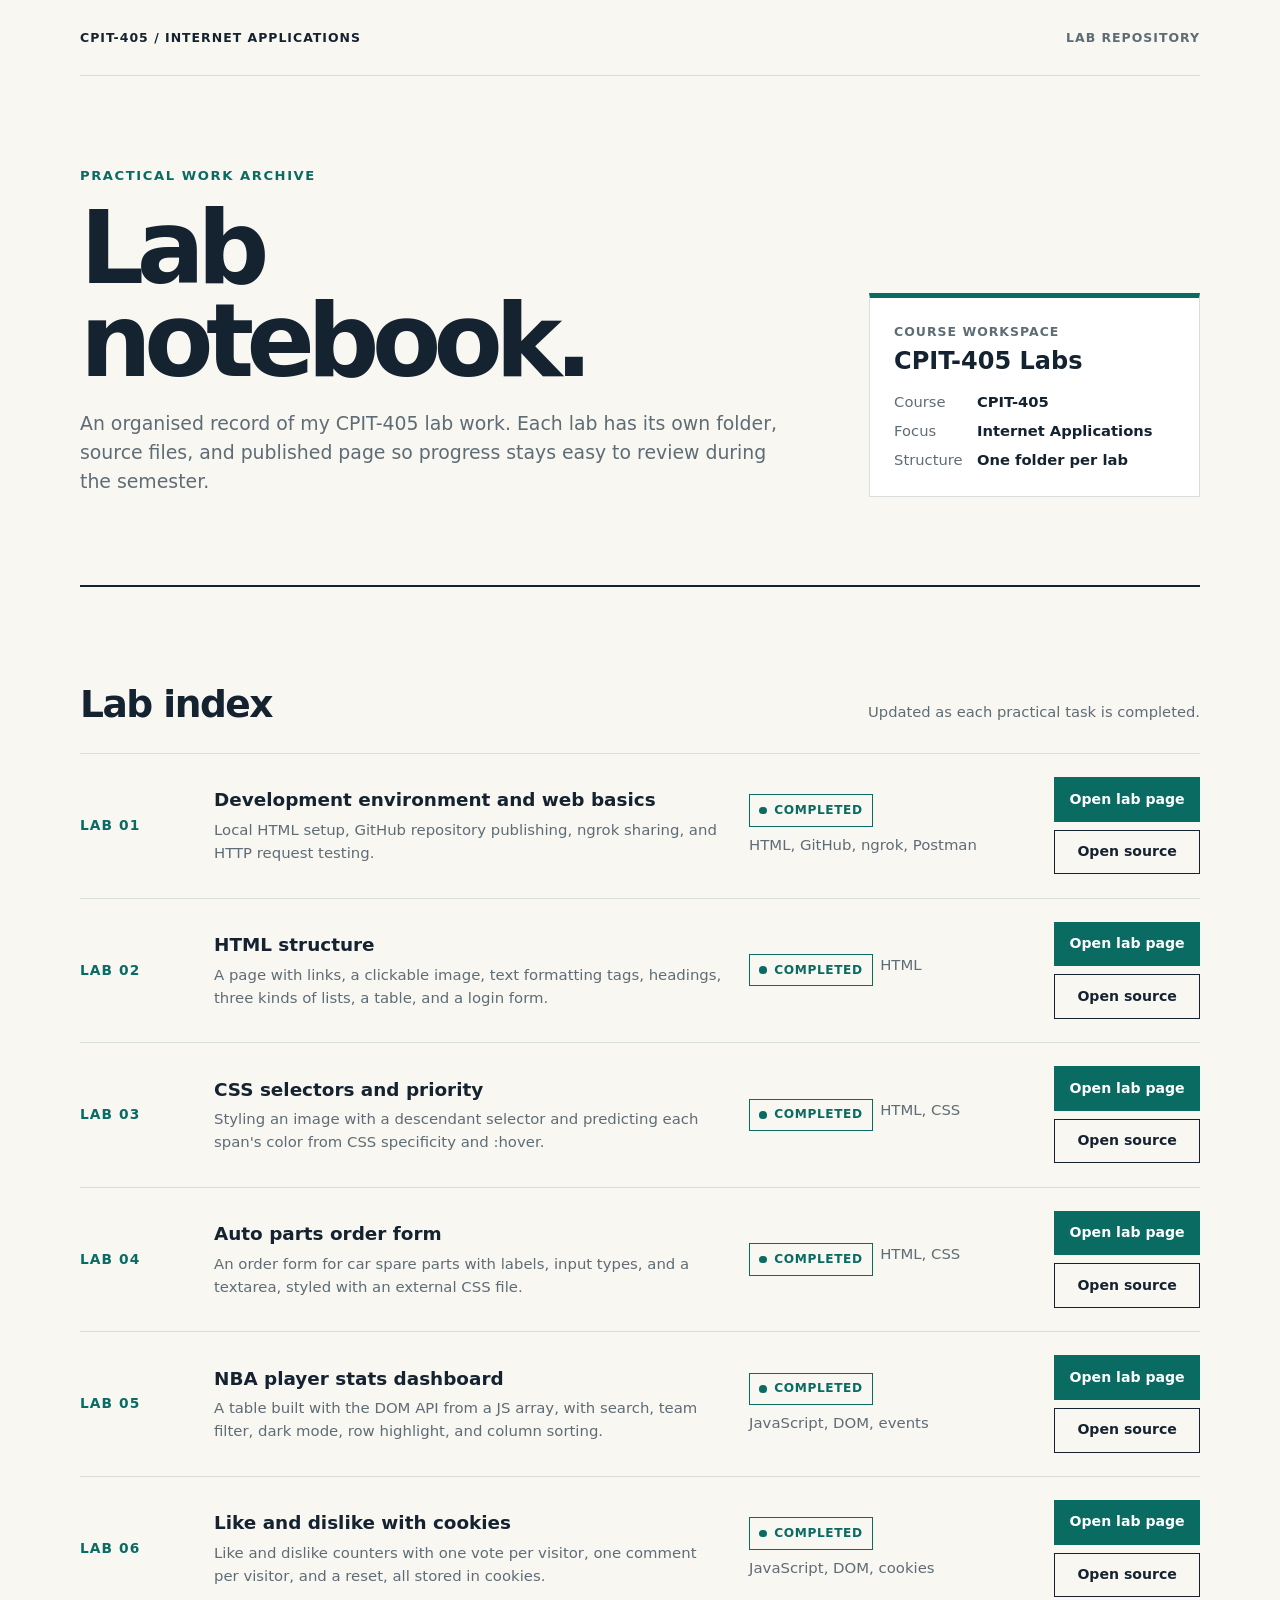
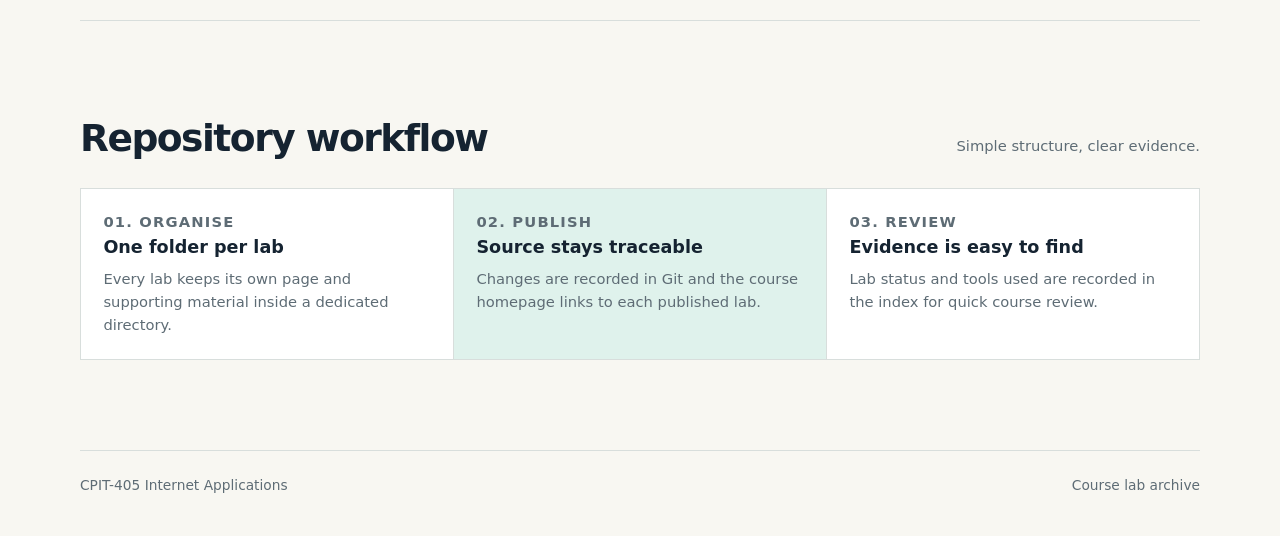
==== commit b90aa4a1: "Add labs 2 to 6 and turn the repo into a labs collection Each lab lives in its own folder (Lab2 to L" ====
--- a/index.html
+++ b/index.html
@@ -504,9 +504,6 @@
               <p class="lab-summary">
                 Local HTML setup, GitHub repository publishing, ngrok sharing, and HTTP request
                 testing.
-                <a class="inline-link" href="https://divorcee-upwind-splurge.ngrok-free.dev"
-                  >Open temporary live preview</a
-                >.
               </p>
             </div>
             <div class="lab-meta" aria-label="Lab 1 completion details">
@@ -514,23 +511,103 @@
               <span>HTML, GitHub, ngrok, Postman</span>
             </div>
             <div class="lab-actions">
-              <a class="open-lab primary" href="https://hsnaqa.github.io/cpit-405-lab-1/Lab1/"
+              <a class="open-lab primary" href="Lab1/"
                 >Open lab page</a
               >
-              <a class="open-lab secondary" href="https://github.com/HsnAQA/cpit-405-lab-1"
-                >Open repository</a
+              <a class="open-lab secondary" href="https://github.com/HsnAQA/cpit405-labs/tree/main/Lab1"
+                >Open source</a
               >
             </div>
           </article>
 
           <article class="lab-row">
-            <p class="lab-index">NEXT</p>
+            <p class="lab-index">LAB 02</p>
             <div>
-              <h3>Upcoming lab</h3>
-              <p class="lab-summary">A new entry will appear here when the next lab is assigned.</p>
-            </div>
-            <div class="lab-meta"><span class="status pending">Not assigned</span></div>
-            <span class="open-lab" aria-disabled="true">Awaiting brief</span>
+              <h3>HTML structure</h3>
+              <p class="lab-summary">A page with links, a clickable image, text formatting tags, headings, three kinds of lists, a table, and a login form.</p>
+            </div>
+            <div class="lab-meta" aria-label="Lab 2 completion details">
+              <span class="status">Completed</span>
+              <span>HTML</span>
+            </div>
+            <div class="lab-actions">
+              <a class="open-lab primary" href="Lab2/">Open lab page</a>
+              <a class="open-lab secondary" href="https://github.com/HsnAQA/cpit405-labs/tree/main/Lab2"
+                >Open source</a
+              >
+            </div>
+          </article>
+
+          <article class="lab-row">
+            <p class="lab-index">LAB 03</p>
+            <div>
+              <h3>CSS selectors and priority</h3>
+              <p class="lab-summary">Styling an image with a descendant selector and predicting each span's color from CSS specificity and :hover.</p>
+            </div>
+            <div class="lab-meta" aria-label="Lab 3 completion details">
+              <span class="status">Completed</span>
+              <span>HTML, CSS</span>
+            </div>
+            <div class="lab-actions">
+              <a class="open-lab primary" href="Lab3/">Open lab page</a>
+              <a class="open-lab secondary" href="https://github.com/HsnAQA/cpit405-labs/tree/main/Lab3"
+                >Open source</a
+              >
+            </div>
+          </article>
+
+          <article class="lab-row">
+            <p class="lab-index">LAB 04</p>
+            <div>
+              <h3>Auto parts order form</h3>
+              <p class="lab-summary">An order form for car spare parts with labels, input types, and a textarea, styled with an external CSS file.</p>
+            </div>
+            <div class="lab-meta" aria-label="Lab 4 completion details">
+              <span class="status">Completed</span>
+              <span>HTML, CSS</span>
+            </div>
+            <div class="lab-actions">
+              <a class="open-lab primary" href="Lab4/">Open lab page</a>
+              <a class="open-lab secondary" href="https://github.com/HsnAQA/cpit405-labs/tree/main/Lab4"
+                >Open source</a
+              >
+            </div>
+          </article>
+
+          <article class="lab-row">
+            <p class="lab-index">LAB 05</p>
+            <div>
+              <h3>NBA player stats dashboard</h3>
+              <p class="lab-summary">A table built with the DOM API from a JS array, with search, team filter, dark mode, row highlight, and column sorting.</p>
+            </div>
+            <div class="lab-meta" aria-label="Lab 5 completion details">
+              <span class="status">Completed</span>
+              <span>JavaScript, DOM, events</span>
+            </div>
+            <div class="lab-actions">
+              <a class="open-lab primary" href="Lab5/">Open lab page</a>
+              <a class="open-lab secondary" href="https://github.com/HsnAQA/cpit405-labs/tree/main/Lab5"
+                >Open source</a
+              >
+            </div>
+          </article>
+
+          <article class="lab-row">
+            <p class="lab-index">LAB 06</p>
+            <div>
+              <h3>Like and dislike with cookies</h3>
+              <p class="lab-summary">Like and dislike counters with one vote per visitor, one comment per visitor, and a reset, all stored in cookies.</p>
+            </div>
+            <div class="lab-meta" aria-label="Lab 6 completion details">
+              <span class="status">Completed</span>
+              <span>JavaScript, DOM, cookies</span>
+            </div>
+            <div class="lab-actions">
+              <a class="open-lab primary" href="Lab6/">Open lab page</a>
+              <a class="open-lab secondary" href="https://github.com/HsnAQA/cpit405-labs/tree/main/Lab6"
+                >Open source</a
+              >
+            </div>
           </article>
         </div>
       </section>
